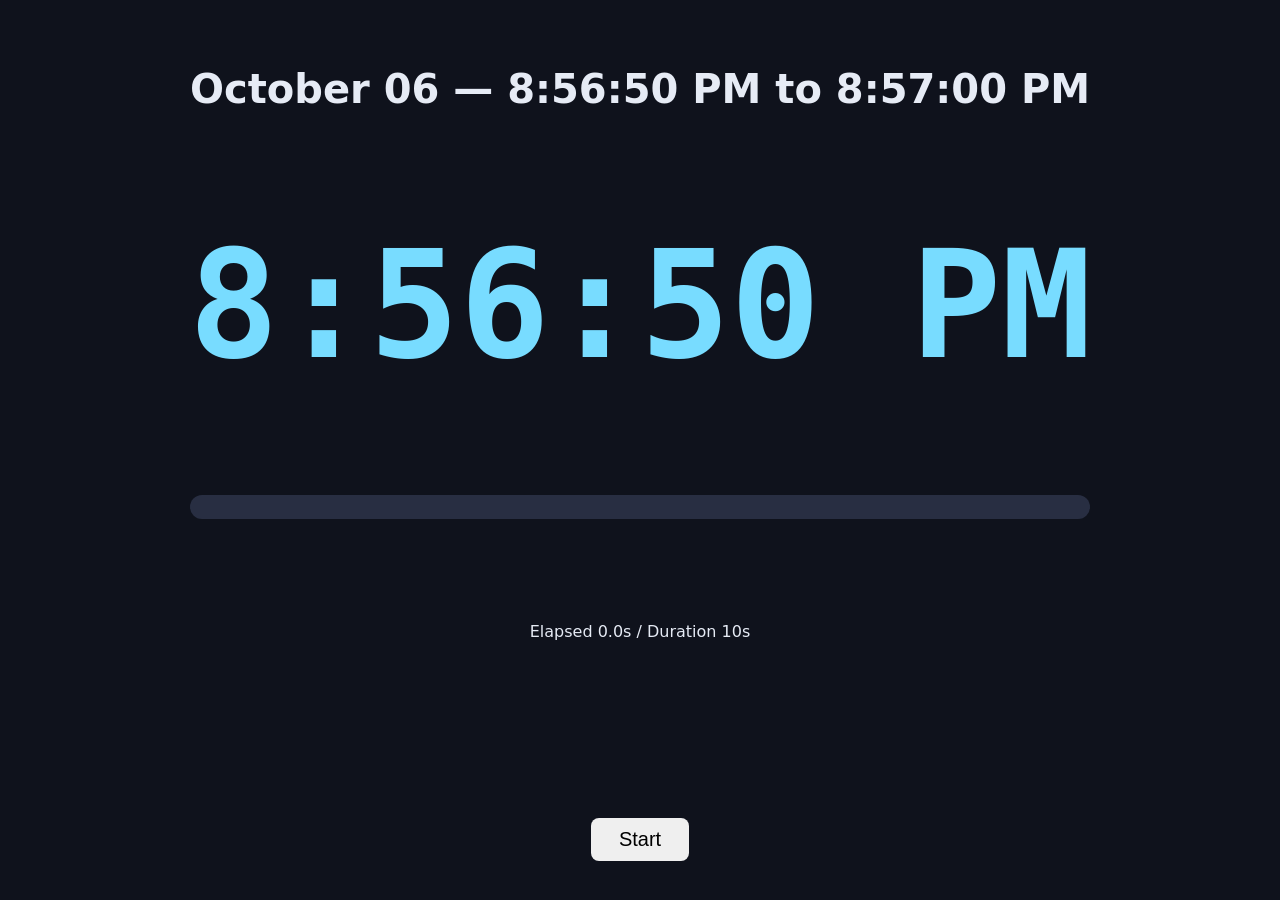
==== timestamp-timer/timer.html @ 2d6a1ffc "Add 10-second timestamp video and timer tool Co-Authored-By: Claude Sonnet 5.5 <noreply@anthropic.co" ====
<!doctype html>
<meta charset="utf-8"><meta name="viewport" content="width=device-width,initial-scale=1">
<title>10-Second Timestamp Timer</title>
<style>
body{margin:0;min-height:100vh;display:grid;place-items:center;background:#0f121c;color:#e6ebf5;font-family:system-ui,sans-serif;text-align:center}
h1{font-size:clamp(18px,3.4vw,40px)} #clock{font:700 clamp(48px,13vw,150px) ui-monospace,monospace;color:#78dcff}
#bar{width:min(80vw,900px);height:24px;background:#282e42;border-radius:12px;margin:24px auto;overflow:hidden}
#fill{height:100%;width:0;background:#78dcff} button{font-size:20px;padding:10px 28px;border-radius:8px;border:0;cursor:pointer}
</style>
<h1>October 06 — 8:56:50 PM to 8:57:00 PM</h1>
<div id="clock">8:56:50 PM</div>
<div id="bar"><div id="fill"></div></div>
<div id="el">Elapsed 0.0s / Duration 10s</div><br>
<button id="go">Start</button>
<script>
const S=20*3600+56*60+50,D=10,$=id=>document.getElementById(id);
const fmt=s=>{const h=s/3600|0,m=s/60%60|0,x=s%60;return`${h%12||12}:${String(m).padStart(2,"0")}:${String(x).padStart(2,"0")} ${h>=12?"PM":"AM"}`};
function show(t){$("clock").textContent=fmt(S+Math.floor(t));$("fill").style.width=t/D*100+"%";$("el").textContent=`Elapsed ${t.toFixed(1)}s / Duration 10s`}
$("go").onclick=()=>{const t0=performance.now();(function f(n){const t=Math.min((n-t0)/1000,D);show(t);if(t<D)requestAnimationFrame(f)})(t0)};
</script>
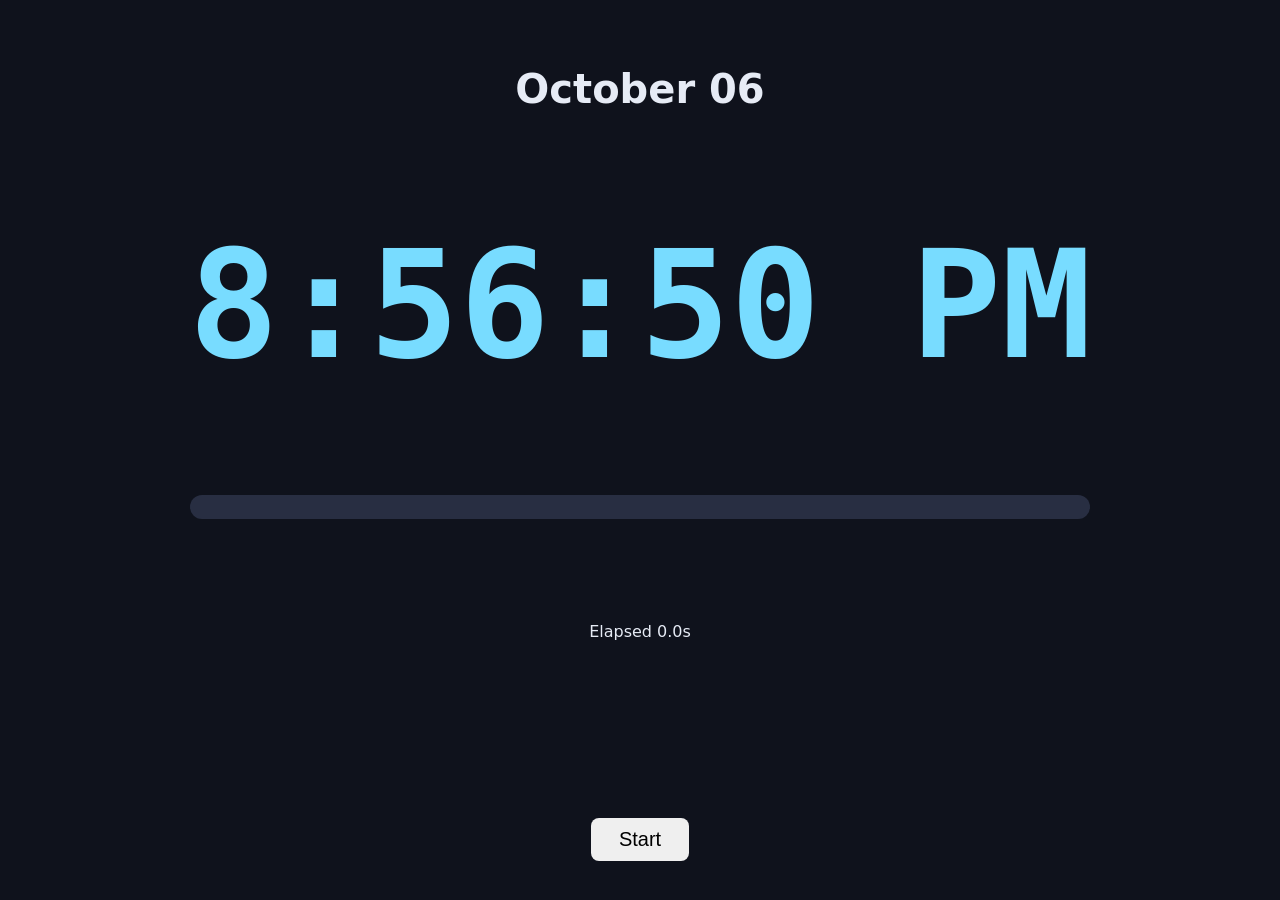
==== commit e076900b: "Simplify timer: date-only title, elapsed time only Co-Authored-By: Claude Sonnet 5.5 <noreply@anthro" ====
--- a/timestamp-timer/timer.html
+++ b/timestamp-timer/timer.html
@@ -4,17 +4,17 @@
 <style>
 body{margin:0;min-height:100vh;display:grid;place-items:center;background:#0f121c;color:#e6ebf5;font-family:system-ui,sans-serif;text-align:center}
 h1{font-size:clamp(18px,3.4vw,40px)} #clock{font:700 clamp(48px,13vw,150px) ui-monospace,monospace;color:#78dcff}
-#bar{width:min(80vw,900px);height:24px;background:#282e42;border-radius:12px;margin:24px auto;overflow:hidden}
+#clock small{font-size:.55em}#bar{width:min(80vw,900px);height:24px;background:#282e42;border-radius:12px;margin:24px auto;overflow:hidden}
 #fill{height:100%;width:0;background:#78dcff} button{font-size:20px;padding:10px 28px;border-radius:8px;border:0;cursor:pointer}
 </style>
-<h1>October 06 — 8:56:50 PM to 8:57:00 PM</h1>
+<h1>October 06</h1>
 <div id="clock">8:56:50 PM</div>
 <div id="bar"><div id="fill"></div></div>
-<div id="el">Elapsed 0.0s / Duration 10s</div><br>
+<div id="el">Elapsed 0.0s</div><br>
 <button id="go">Start</button>
 <script>
 const S=20*3600+56*60+50,D=10,$=id=>document.getElementById(id);
 const fmt=s=>{const h=s/3600|0,m=s/60%60|0,x=s%60;return`${h%12||12}:${String(m).padStart(2,"0")}:${String(x).padStart(2,"0")} ${h>=12?"PM":"AM"}`};
-function show(t){$("clock").textContent=fmt(S+Math.floor(t));$("fill").style.width=t/D*100+"%";$("el").textContent=`Elapsed ${t.toFixed(1)}s / Duration 10s`}
+function show(t){const ms=String(Math.floor(t%1*1000)).padStart(3,"0"),[a,b]=fmt(S+Math.floor(t)).split(" ");$("clock").innerHTML=`${a}<small>.${ms}</small> ${b}`;$("fill").style.width=t/D*100+"%";$("el").textContent=`Elapsed ${t.toFixed(1)}s`}
 $("go").onclick=()=>{const t0=performance.now();(function f(n){const t=Math.min((n-t0)/1000,D);show(t);if(t<D)requestAnimationFrame(f)})(t0)};
 </script>
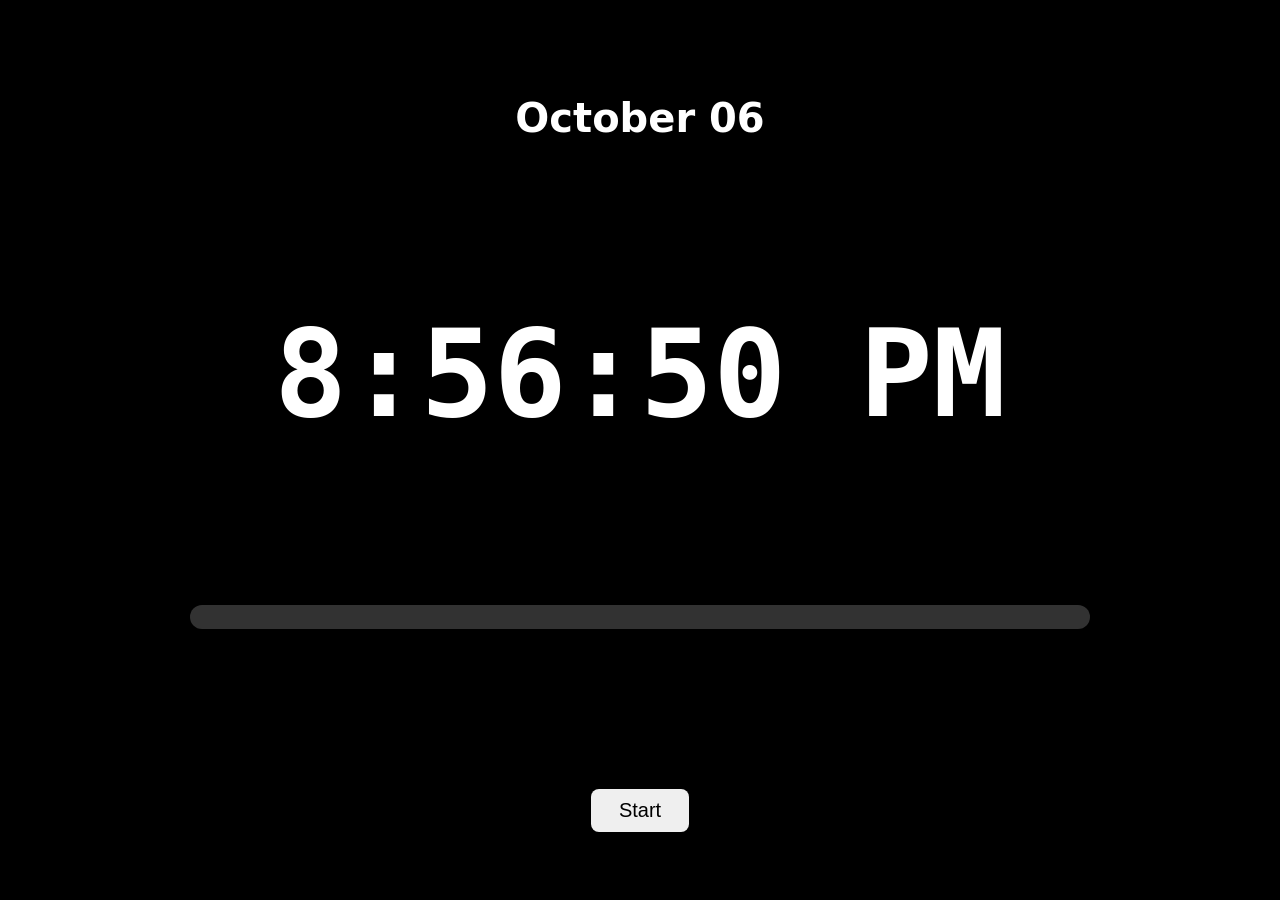
==== commit 38a054e5: "Black and white timer, full-size milliseconds, drop elapsed text Co-Authored-By: Claude Sonnet 5.5 <" ====
--- a/timestamp-timer/timer.html
+++ b/timestamp-timer/timer.html
@@ -2,19 +2,19 @@
 <meta charset="utf-8"><meta name="viewport" content="width=device-width,initial-scale=1">
 <title>10-Second Timestamp Timer</title>
 <style>
-body{margin:0;min-height:100vh;display:grid;place-items:center;background:#0f121c;color:#e6ebf5;font-family:system-ui,sans-serif;text-align:center}
-h1{font-size:clamp(18px,3.4vw,40px)} #clock{font:700 clamp(48px,13vw,150px) ui-monospace,monospace;color:#78dcff}
-#clock small{font-size:.55em}#bar{width:min(80vw,900px);height:24px;background:#282e42;border-radius:12px;margin:24px auto;overflow:hidden}
-#fill{height:100%;width:0;background:#78dcff} button{font-size:20px;padding:10px 28px;border-radius:8px;border:0;cursor:pointer}
+body{margin:0;min-height:100vh;display:grid;place-items:center;background:#000;color:#fff;font-family:system-ui,sans-serif;text-align:center}
+h1{font-size:clamp(18px,3.4vw,40px)} #clock{font:700 clamp(36px,9.5vw,130px) ui-monospace,monospace;color:#fff}
+#bar{width:min(80vw,900px);height:24px;background:#323232;border-radius:12px;margin:24px auto;overflow:hidden}
+#fill{height:100%;width:0;background:#fff} button{font-size:20px;padding:10px 28px;border-radius:8px;border:0;cursor:pointer}
 </style>
 <h1>October 06</h1>
 <div id="clock">8:56:50 PM</div>
 <div id="bar"><div id="fill"></div></div>
-<div id="el">Elapsed 0.0s</div><br>
+
 <button id="go">Start</button>
 <script>
 const S=20*3600+56*60+50,D=10,$=id=>document.getElementById(id);
 const fmt=s=>{const h=s/3600|0,m=s/60%60|0,x=s%60;return`${h%12||12}:${String(m).padStart(2,"0")}:${String(x).padStart(2,"0")} ${h>=12?"PM":"AM"}`};
-function show(t){const ms=String(Math.floor(t%1*1000)).padStart(3,"0"),[a,b]=fmt(S+Math.floor(t)).split(" ");$("clock").innerHTML=`${a}<small>.${ms}</small> ${b}`;$("fill").style.width=t/D*100+"%";$("el").textContent=`Elapsed ${t.toFixed(1)}s`}
+function show(t){const ms=String(Math.floor(t%1*1000)).padStart(3,"0"),[a,b]=fmt(S+Math.floor(t)).split(" ");$("clock").innerHTML=`${a}.${ms} ${b}`;$("fill").style.width=t/D*100+"%"}
 $("go").onclick=()=>{const t0=performance.now();(function f(n){const t=Math.min((n-t0)/1000,D);show(t);if(t<D)requestAnimationFrame(f)})(t0)};
 </script>
